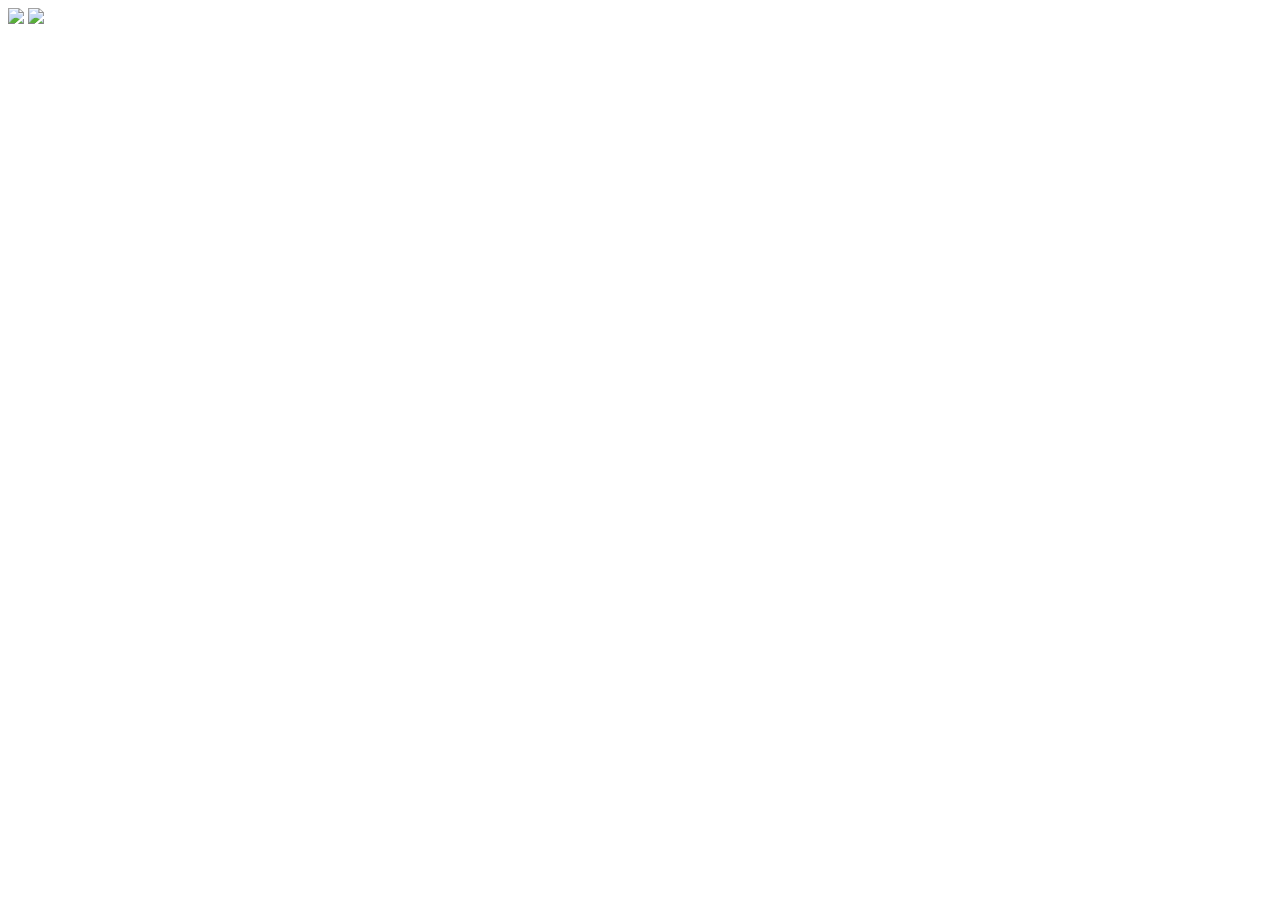
==== index.html @ ffae2ecc "um" ====
<!DOCTYPE html>
<html>
    <img class="journalbackground" src=".noteboook/Images/journalbackground.PNG" >
    <a href="https://google.com">
        <img class="journalbackground" src=".notebook/Images/postit.PNG" >
    </a>
</html>
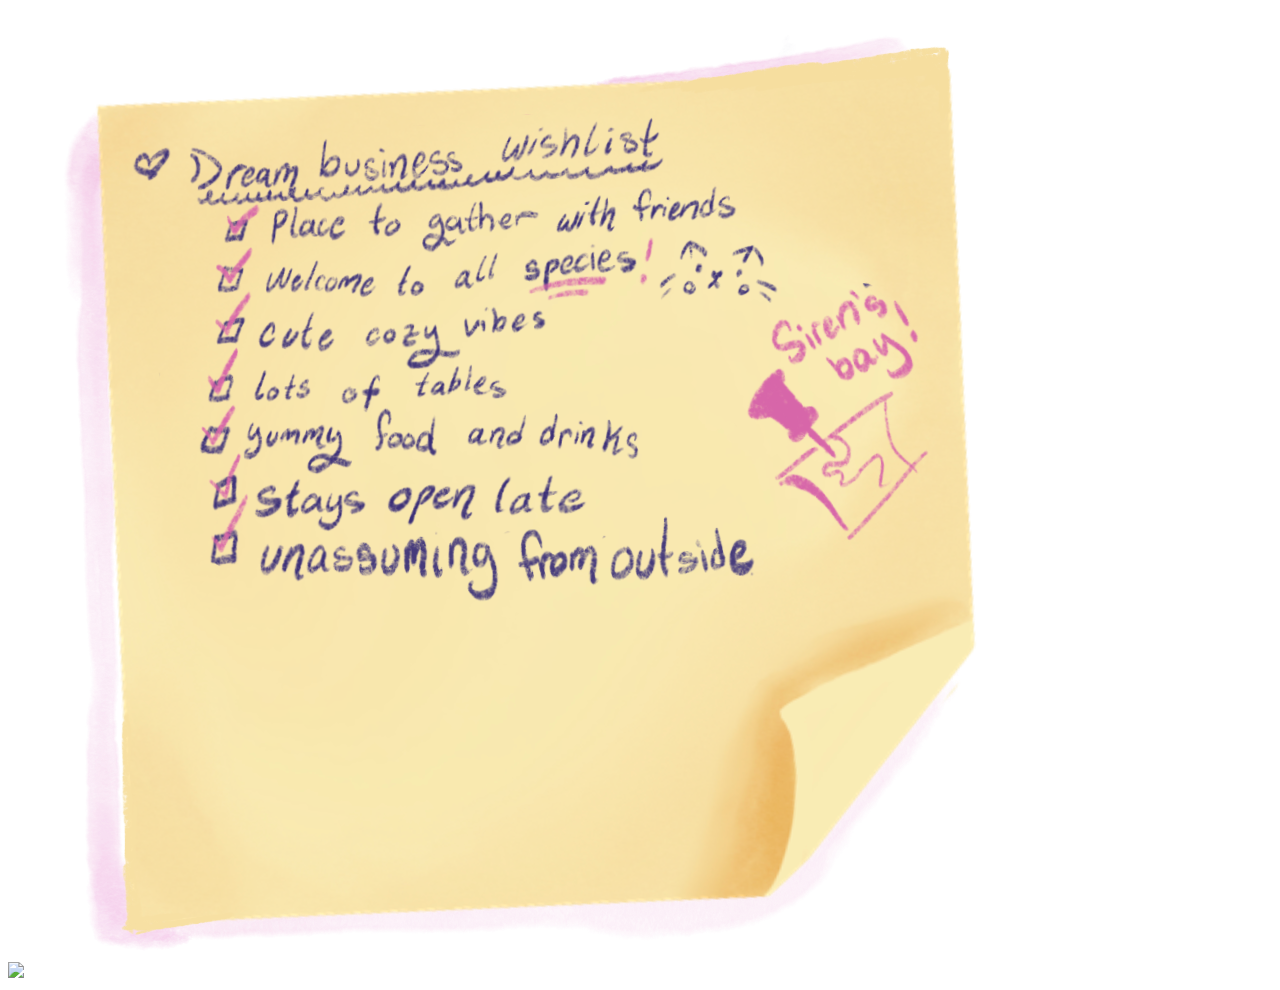
==== commit 4e8fde49: "images fixed(?)" ====
--- a/index.html
+++ b/index.html
@@ -1,7 +1,7 @@
 <!DOCTYPE html>
 <html>
-    <img class="journalbackground" src=".noteboook/Images/journalbackground.PNG" >
+    <img class="journalbackground" src="./noteboook/Images/journalbackground.PNG" >
     <a href="https://google.com">
-        <img class="journalbackground" src=".notebook/Images/postit.PNG" >
+        <img class="journalbackground" src="./notebook/Images/postit.PNG" >
     </a>
 </html>    
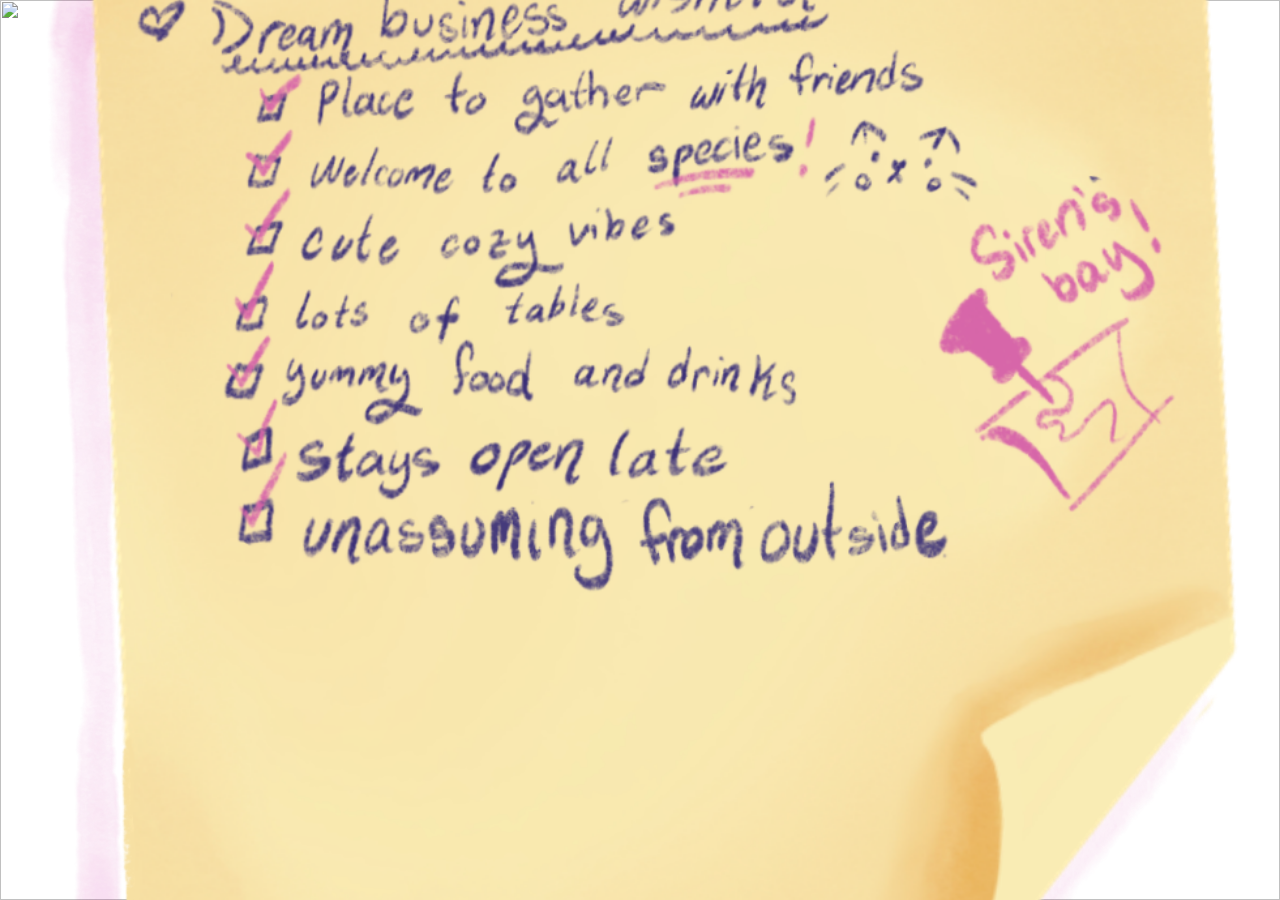
==== commit f31d2843: "background" ====
--- a/index.html
+++ b/index.html
@@ -1,5 +1,11 @@
 <!DOCTYPE html>
 <html>
+    <head>
+        <title>Adventures of Chopper</title>
+        <link href="./notebook/notebook.css" rel="stylesheet" type="text/css" />
+        <script src="./notebook/notebook.js" defer></script>
+    </head>
+
     <img class="journalbackground" src="./noteboook/Images/journalbackground.PNG" >
     <a href="https://google.com">
         <img class="journalbackground" src="./notebook/Images/postit.PNG" >
--- a/notebook/notebook.css
+++ b/notebook/notebook.css
@@ -0,0 +1,9 @@
+.journalbackground {
+    position: fixed;
+    top: 0;
+    left: 0;
+    width: 100%;
+    height: 100%;
+    object-fit: cover;
+    z-index: -1;
+  }
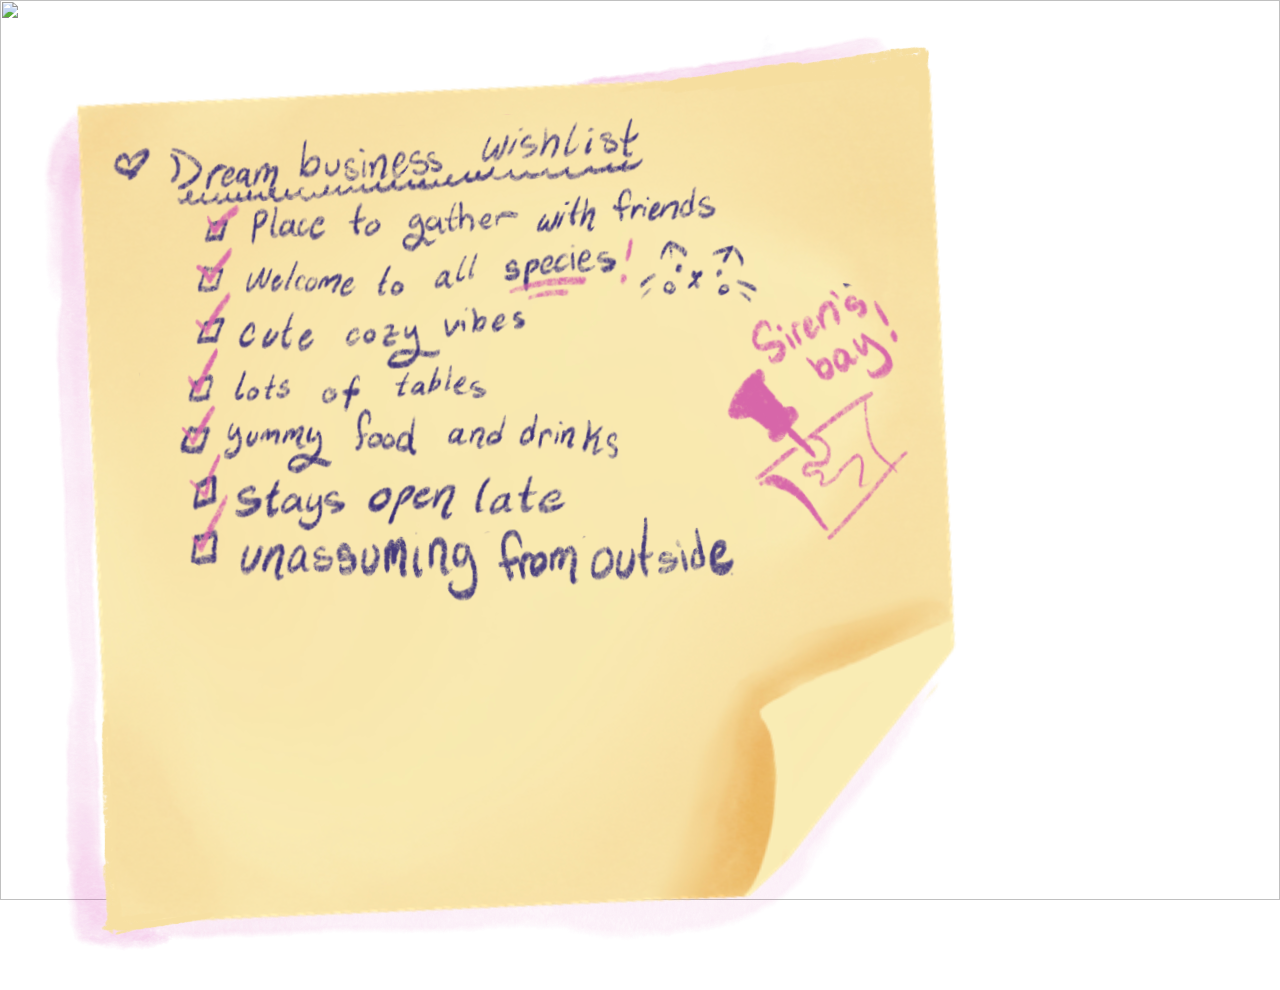
==== commit 65016f45: "fixed" ====
--- a/index.html
+++ b/index.html
@@ -8,6 +8,6 @@
 
     <img class="journalbackground" src="./noteboook/Images/journalbackground.PNG" >
     <a href="https://google.com">
-        <img class="journalbackground" src="./notebook/Images/postit.PNG" >
+        <img class="postit" src="./notebook/Images/postit.PNG" >
     </a>
 </html>    
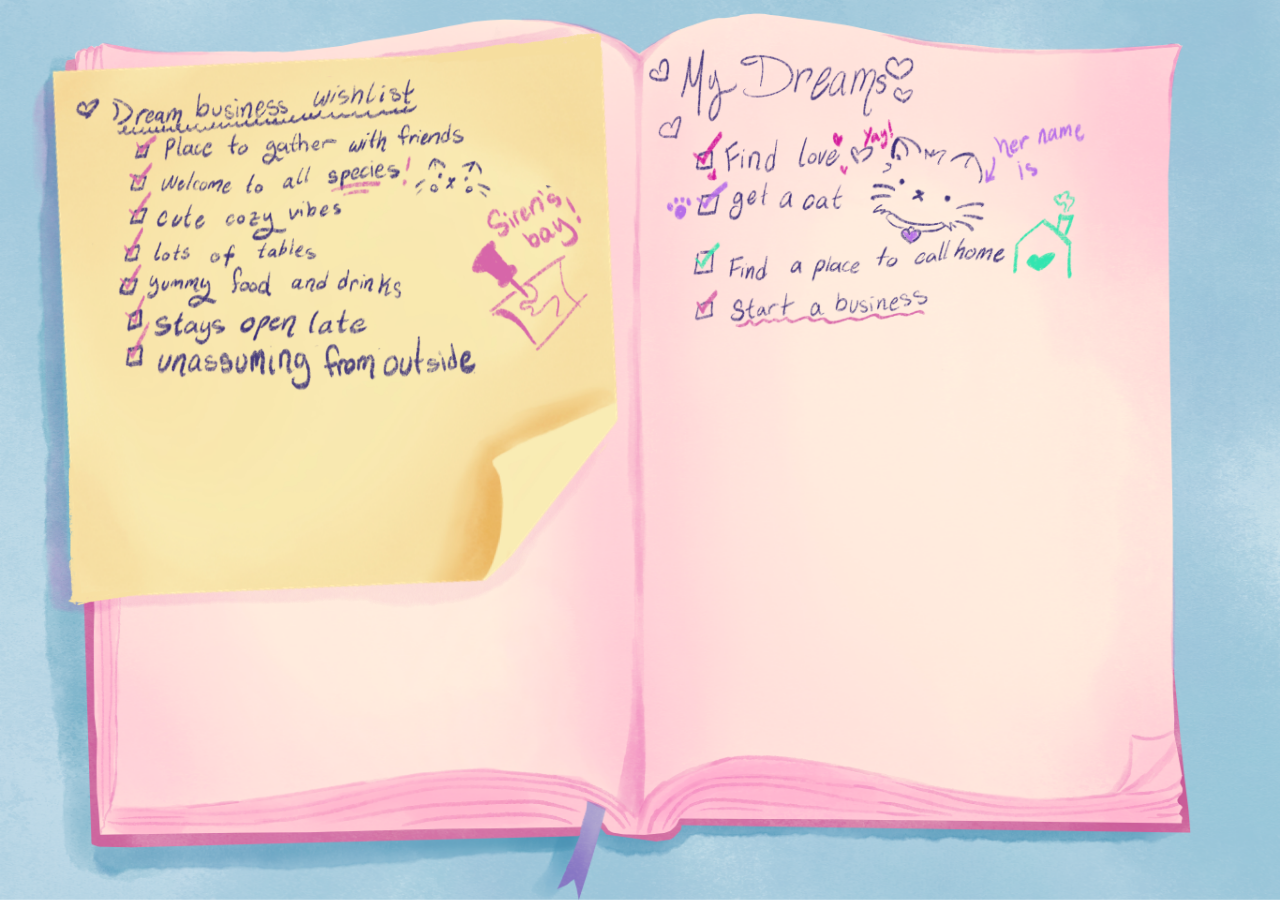
==== commit 39504f58: "fixed02" ====
--- a/index.html
+++ b/index.html
@@ -5,9 +5,10 @@
         <link href="./notebook/notebook.css" rel="stylesheet" type="text/css" />
         <script src="./notebook/notebook.js" defer></script>
     </head>
-
-    <img class="journalbackground" src="./noteboook/Images/journalbackground.PNG" >
-    <a href="https://google.com">
-        <img class="postit" src="./notebook/Images/postit.PNG" >
-    </a>
+    <body>
+        <img class="journalbackground" src="./notebook/Images/journalbackground.PNG" >
+        <a href="https://google.com">
+            <img class="postit" src="./notebook/Images/postit.PNG" >
+        </a>
+    </body>
 </html>    
--- a/notebook/notebook.css
+++ b/notebook/notebook.css
@@ -6,4 +6,9 @@
     height: 100%;
     object-fit: cover;
     z-index: -1;
+  }
+
+  .postit {
+    width: 50%;
+    height: 50%;
   }
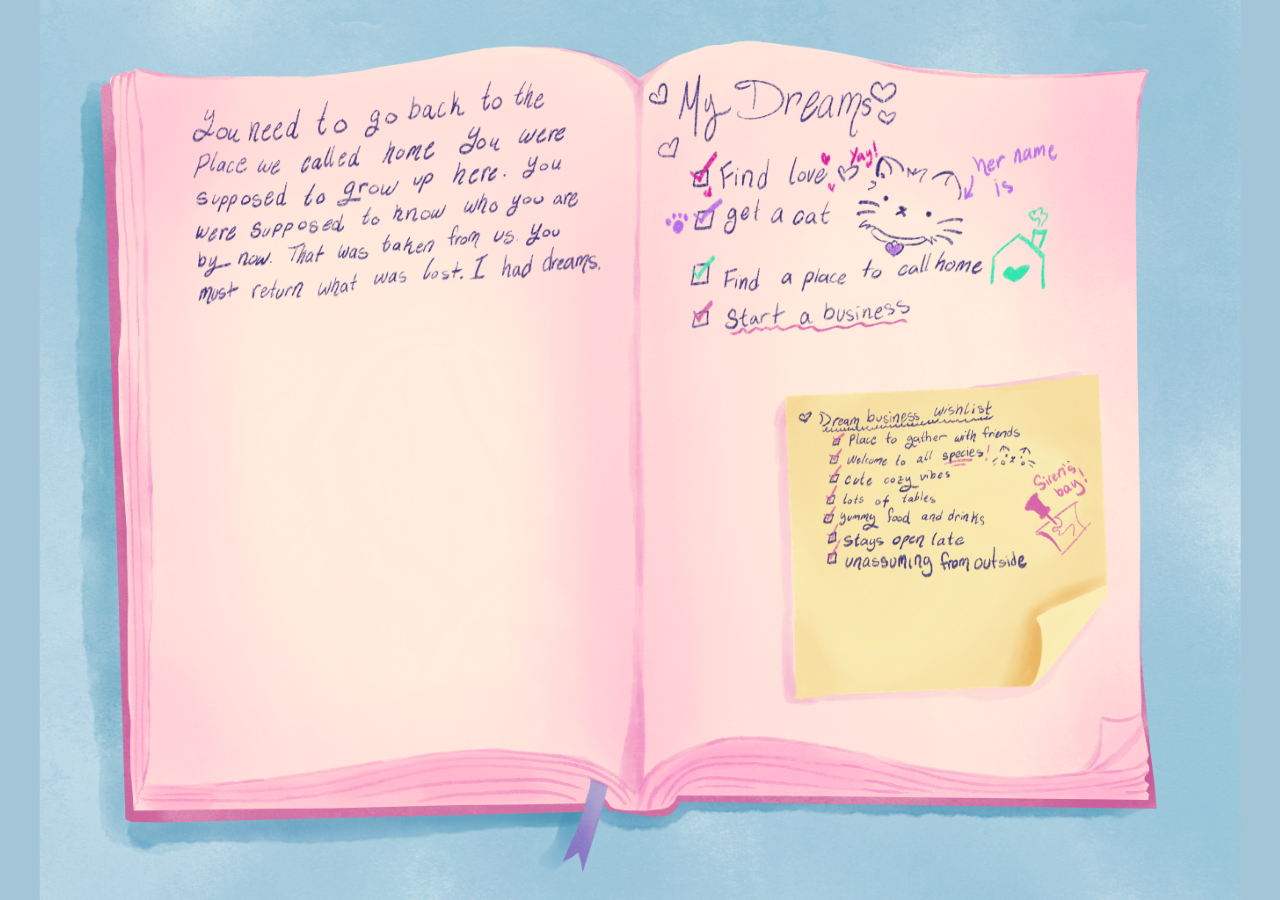
==== commit 9da4b612: "postit" ====
--- a/index.html
+++ b/index.html
@@ -6,9 +6,11 @@
         <script src="./notebook/notebook.js" defer></script>
     </head>
     <body>
-        <img class="journalbackground" src="./notebook/Images/journalbackground.PNG" >
-        <a href="https://google.com">
-            <img class="postit" src="./notebook/Images/postit.PNG" >
-        </a>
+        <div class="notebook">
+            <img class="journalbackground" src="./notebook/Images/journalbackground.PNG" >
+            <a href="https://google.com">
+                <img class="postit" src="./notebook/Images/postit.PNG" >
+            </a>
+        </div>
     </body>
 </html>    
--- a/notebook/notebook.css
+++ b/notebook/notebook.css
@@ -1,14 +1,28 @@
+
+.notebook {
+    position: fixed;
+    top: 50%;
+    left: 50%;
+    transform: translate(-50%, -50%);
+    aspect-ratio: 2732 / 2048;
+    width: min(100vw, calc(100vh * 2732 / 2048));
+}
+.postit {
+    position: absolute;
+    width: 30%; /* shoould be relative to the journal size i think */
+    left: 60%; /* distance from journal */
+    top: 40%;
+}
+
+body {
+    margin: 0;
+    background-color: #A4C4D7;
+}
+
 .journalbackground {
-    position: fixed;
-    top: 0;
-    left: 0;
+    display: block;
     width: 100%;
     height: 100%;
-    object-fit: cover;
-    z-index: -1;
   }
 
-  .postit {
-    width: 50%;
-    height: 50%;
-  }+
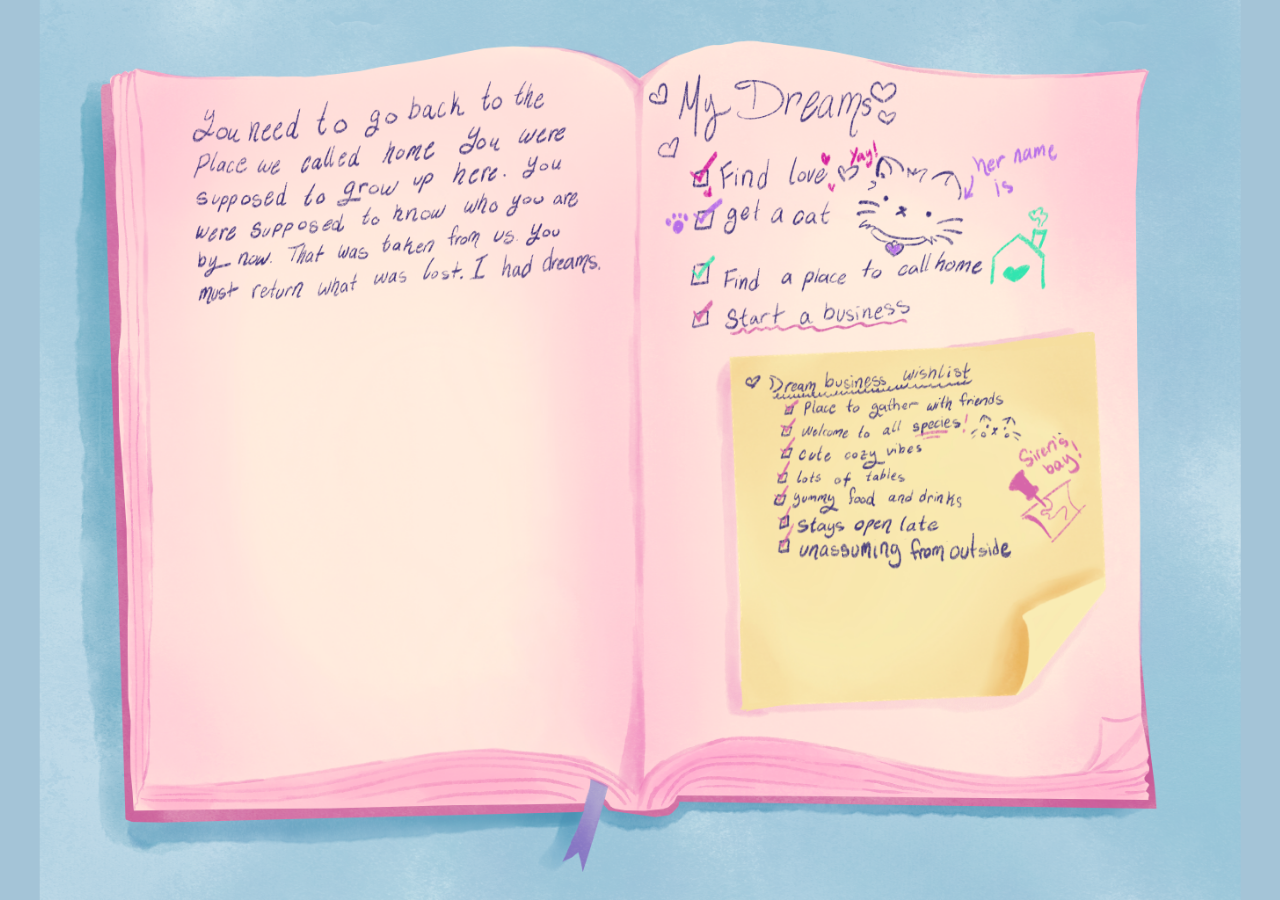
==== commit e67ff451: "ye" ====
--- a/index.html
+++ b/index.html
@@ -1,7 +1,7 @@
 <!DOCTYPE html>
 <html>
     <head>
-        <title>Adventures of Chopper</title>
+        <title>MyJournal</title>
         <link href="./notebook/notebook.css" rel="stylesheet" type="text/css" />
         <script src="./notebook/notebook.js" defer></script>
     </head>
--- a/notebook/notebook.css
+++ b/notebook/notebook.css
@@ -9,9 +9,9 @@
 }
 .postit {
     position: absolute;
-    width: 30%; /* shoould be relative to the journal size i think */
-    left: 60%; /* distance from journal */
-    top: 40%;
+    width: 35%; /* shoould be relative to the journal size i think */
+    left: 55%; /* distance from journal */
+    top: 35%;
 }
 
 body {
